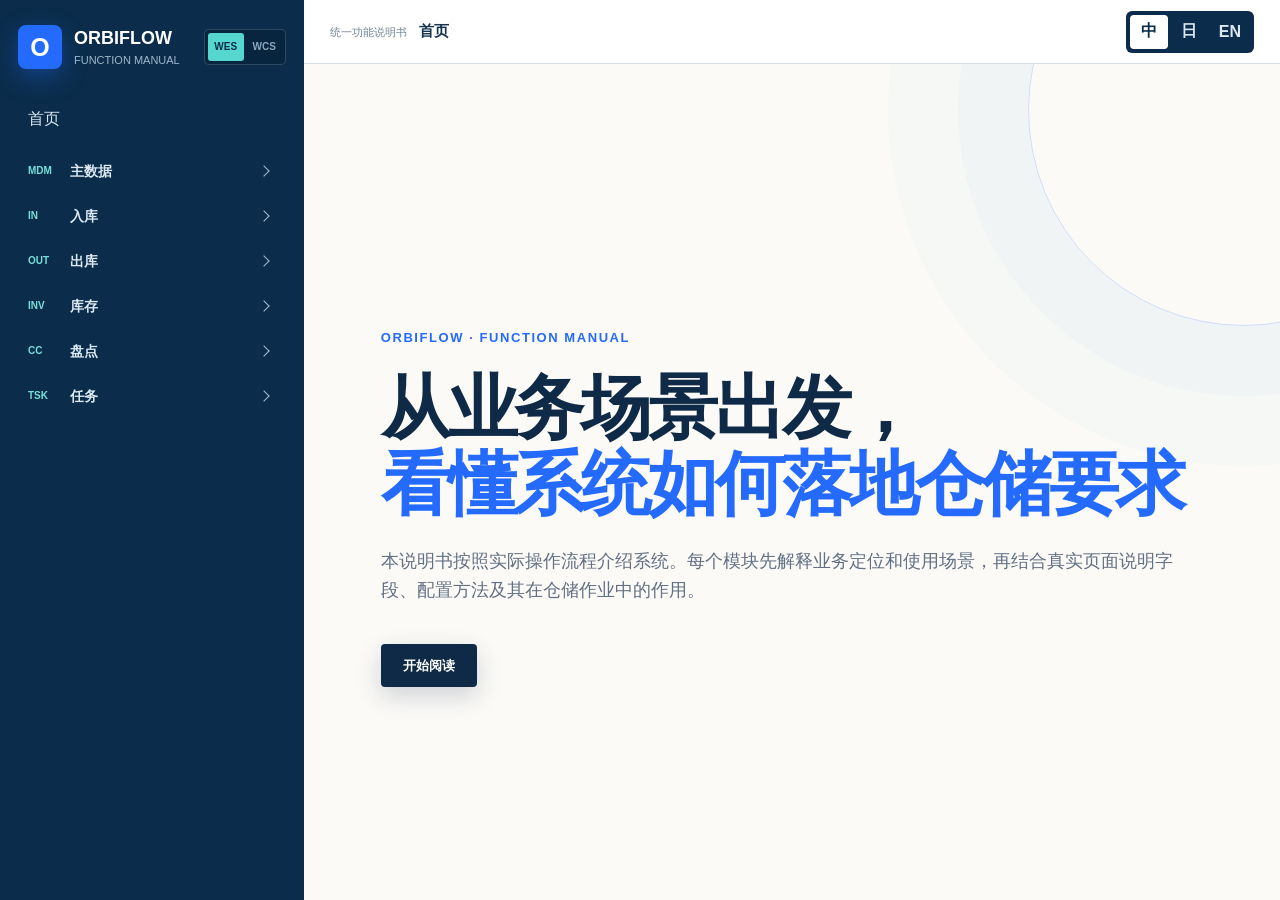
==== index.html @ 148ebddc "Share portal home across WES and WCS" ====
<!doctype html>
<html lang="zh-CN" data-unified-portal="true">
<head>
  <meta charset="utf-8">
  <meta name="viewport" content="width=device-width, initial-scale=1">
  <meta name="description" content="Orbiflow WMS-Lite、WES 与 WCS 统一功能说明书">
  <title>Orbiflow Unified Function Manual</title>
  <link rel="stylesheet" href="portal.css?v=20260903-system-tabs-v15">
</head>
<body>
  <aside class="portal-sidebar" id="portal-sidebar">
    <div class="sidebar-top">
      <a class="portal-brand" href="index.html" aria-label="Orbiflow Function Manual 首页">
        <span class="brand-mark">O</span>
        <span><strong>ORBIFLOW</strong><small>Function Manual</small></span>
      </a>
      <div class="system-tabs" role="tablist" aria-label="System navigation">
        <a class="system-tab portal-route selected" role="tab" aria-selected="true" href="?page=home&amp;section=start" data-system-tab="wes" data-page="home" data-section="start" data-title-i18n="home">WES</a>
        <a class="system-tab portal-route" role="tab" aria-selected="false" href="?page=wcs-home&amp;section=start" data-system-tab="wcs" data-page="wcs-home" data-section="start" data-title-i18n="home">WCS</a>
      </div>
    </div>

    <nav class="portal-nav" aria-label="统一说明书导航">
      <a class="portal-home portal-route active" href="?page=home&amp;section=start" data-page="home" data-section="start" data-i18n="home"><span>00</span><b>首页</b></a>

      <div class="system-menu" data-system-menu="wes">
      <section class="nav-module" data-module="mdm">
        <div class="module-head"><a class="module-link portal-route" href="?page=mdm&amp;section=mdm" data-page="mdm" data-section="mdm"><span>MDM</span><b data-i18n="mdm">主数据</b></a><button class="module-toggle" type="button" aria-expanded="false" aria-controls="portal-mdm" data-i18n-aria="toggle"></button></div>
        <div class="module-items" id="portal-mdm">
          <a class="portal-route" href="?page=mdm&amp;section=organization" data-page="mdm" data-section="organization" data-i18n="organization">Organization</a>
          <a class="portal-route" href="?page=mdm&amp;section=customer" data-page="mdm" data-section="customer" data-i18n="customer">Customer</a>
          <a class="portal-route" href="?page=mdm&amp;section=item" data-page="mdm" data-section="item" data-i18n="item">Item</a>
          <a class="portal-route" href="?page=mdm&amp;section=industry" data-page="mdm" data-section="industry" data-i18n="industry">Industry</a>
          <a class="portal-route" href="?page=mdm&amp;section=hazard" data-page="mdm" data-section="hazard" data-i18n="hazard">Hazard</a>
          <a class="portal-route" href="?page=mdm&amp;section=carrier" data-page="mdm" data-section="carrier" data-i18n="carrier">Carrier</a>
          <a class="portal-route" href="?page=mdm&amp;section=address" data-page="mdm" data-section="address" data-i18n="address">Address</a>
        </div>
      </section>

      <section class="nav-module" data-module="inbound">
        <div class="module-head"><a class="module-link portal-route" href="?page=inbound&amp;section=inbound" data-page="inbound" data-section="inbound"><span>IN</span><b data-i18n="inbound">入库</b></a><button class="module-toggle" type="button" aria-expanded="false" aria-controls="portal-inbound" data-i18n-aria="toggle"></button></div>
        <div class="module-items" id="portal-inbound">
          <a class="portal-route" href="?page=inbound&amp;section=receipt" data-page="inbound" data-section="receipt" data-i18n="receipt">Receipt</a>
          <a class="portal-route" href="?page=inbound&amp;section=rma" data-page="inbound" data-section="rma" data-i18n="rma">RMA Management</a>
        </div>
      </section>

      <section class="nav-module" data-module="outbound">
        <div class="module-head"><a class="module-link portal-route" href="?page=outbound&amp;section=outbound" data-page="outbound" data-section="outbound"><span>OUT</span><b data-i18n="outbound">出库</b></a><button class="module-toggle" type="button" aria-expanded="false" aria-controls="portal-outbound" data-i18n-aria="toggle"></button></div>
        <div class="module-items" id="portal-outbound">
          <a class="portal-route" href="?page=outbound&amp;section=outbound-order-guide" data-page="outbound" data-section="outbound-order-guide" data-i18n="outboundOrder">Outbound Order</a>
          <a class="portal-route" href="?page=outbound&amp;section=inventory-commitment-guide" data-page="outbound" data-section="inventory-commitment-guide" data-i18n="commitment">Inventory Commitment</a>
          <a class="portal-route" href="?page=outbound&amp;section=order-plans-guide" data-page="outbound" data-section="order-plans-guide" data-i18n="orderPlans">Order Plans</a>
          <a class="portal-route" href="?page=outbound&amp;section=order-dispatch" data-page="outbound" data-section="order-dispatch" data-i18n="dispatch">Order Dispatch</a>
          <a class="portal-route indent" href="?page=outbound&amp;section=order-filters" data-page="outbound" data-section="order-filters" data-i18n="orderFilters">Order Filters</a>
          <a class="portal-route indent" href="?page=outbound&amp;section=order-dispatch-settings" data-page="outbound" data-section="order-dispatch-settings" data-i18n="dispatchSettings">Order Dispatch Settings</a>
          <a class="portal-route" href="?page=outbound&amp;section=small-parcel-station" data-page="outbound" data-section="small-parcel-station" data-i18n="smallParcel">Small Parcel Station</a>
          <a class="portal-route" href="?page=outbound&amp;section=load-management" data-page="outbound" data-section="load-management" data-i18n="loadManagement">Load Management</a>
          <a class="portal-route" href="?page=outbound&amp;section=shipment-tickets" data-page="outbound" data-section="shipment-tickets" data-i18n="shipmentTickets">Shipment Tickets</a>
        </div>
      </section>

      <section class="nav-module" data-module="inventory">
        <div class="module-head"><a class="module-link portal-route" href="?page=inventory&amp;section=inventory" data-page="inventory" data-section="inventory"><span>INV</span><b data-i18n="inventory">库存</b></a><button class="module-toggle" type="button" aria-expanded="false" aria-controls="portal-inventory" data-i18n-aria="toggle"></button></div>
        <div class="module-items" id="portal-inventory">
          <a class="portal-route" href="?page=inventory&amp;section=inventory-list-guide" data-page="inventory" data-section="inventory-list-guide" data-i18n="inventoryList">Inventory</a>
          <a class="portal-route" href="?page=inventory&amp;section=inventory-lock-guide" data-page="inventory" data-section="inventory-lock-guide" data-i18n="inventoryLock">Inventory Lock</a>
          <a class="portal-route" href="?page=inventory&amp;section=inventory-activity-guide" data-page="inventory" data-section="inventory-activity-guide" data-i18n="inventoryActivity">Inventory Activity</a>
          <a class="portal-route" href="?page=inventory&amp;section=lp-guide" data-page="inventory" data-section="lp-guide">LP</a>
          <a class="portal-route" href="?page=inventory&amp;section=adjustment-guide" data-page="inventory" data-section="adjustment-guide" data-i18n="adjustment">Adjustment</a>
          <a class="portal-route" href="?page=inventory&amp;section=min-max-guide" data-page="inventory" data-section="min-max-guide" data-i18n="minMax">Min/Max Setting</a>
          <a class="portal-route" href="?page=inventory&amp;section=holiday-guide" data-page="inventory" data-section="holiday-guide" data-i18n="holiday">Holiday Management</a>
        </div>
      </section>

      <section class="nav-module" data-module="cycle-count">
        <div class="module-head"><a class="module-link portal-route" href="?page=cycle-count&amp;section=cycle-count" data-page="cycle-count" data-section="cycle-count"><span>CC</span><b data-i18n="cycleCount">盘点</b></a><button class="module-toggle" type="button" aria-expanded="false" aria-controls="portal-cycle-count" data-i18n-aria="toggle"></button></div>
        <div class="module-items" id="portal-cycle-count">
          <a class="portal-route" href="?page=cycle-count&amp;section=count-tickets-guide" data-page="cycle-count" data-section="count-tickets-guide" data-i18n="countTickets">Count Tickets</a>
          <a class="portal-route" href="?page=cycle-count&amp;section=count-tasks-guide" data-page="cycle-count" data-section="count-tasks-guide" data-i18n="countTasks">Count Tasks</a>
          <a class="portal-route" href="?page=cycle-count&amp;section=count-results-guide" data-page="cycle-count" data-section="count-results-guide" data-i18n="countResults">Count Results</a>
        </div>
      </section>

      <section class="nav-module" data-module="task">
        <div class="module-head"><a class="module-link portal-route" href="?page=task&amp;section=task-overview" data-page="task" data-section="task-overview"><span>TSK</span><b data-i18n="task">任务</b></a><button class="module-toggle" type="button" aria-expanded="false" aria-controls="portal-task" data-i18n-aria="toggle"></button></div>
        <div class="module-items" id="portal-task">
          <a class="portal-route" href="?page=task&amp;section=receive-task" data-page="task" data-section="receive-task" data-i18n="receiveTask">收货任务</a>
          <a class="portal-route" href="?page=task&amp;section=put-away-task" data-page="task" data-section="put-away-task" data-i18n="putAwayTask">上架任务</a>
          <a class="portal-route" href="?page=task&amp;section=pick-task" data-page="task" data-section="pick-task" data-i18n="pickTask">拣货任务</a>
          <a class="portal-route" href="?page=task&amp;section=pack-task" data-page="task" data-section="pack-task" data-i18n="packTask">打包任务</a>
          <a class="portal-route" href="?page=task&amp;section=replenishment-task" data-page="task" data-section="replenishment-task" data-i18n="replenishmentTask">补货任务</a>
          <a class="portal-route" href="?page=task&amp;section=load-task" data-page="task" data-section="load-task" data-i18n="loadTask">装车任务</a>
          <a class="portal-route" href="?page=task&amp;section=movement-task" data-page="task" data-section="movement-task" data-i18n="movementTask">移库任务</a>
          <a class="portal-route" href="?page=task&amp;section=consolidate-task" data-page="task" data-section="consolidate-task" data-i18n="scenarioTasks">特定场景任务</a>
          <a class="portal-route" href="?page=task&amp;section=put-back-task" data-page="task" data-section="put-back-task" data-i18n="putBackTask">退库任务</a>
          <a class="portal-route" href="?page=task&amp;section=other-tasks" data-page="task" data-section="other-tasks" data-i18n="technical">技术页面</a>
        </div>
      </section>
      </div>

      <div class="system-menu" data-system-menu="wcs" hidden>
        <a class="portal-direct portal-route" href="?page=wcs&amp;section=dashboard" data-page="wcs" data-section="dashboard"><span>DB</span><b data-i18n="dashboard">仪表盘</b></a>

        <section class="nav-module" data-module="wcs-configuration">
          <div class="module-head"><a class="module-link portal-route" href="?page=wcs&amp;section=action-type-config" data-page="wcs" data-section="action-type-config"><span>CFG</span><b data-i18n="configuration">配置</b></a><button class="module-toggle" type="button" aria-expanded="false" aria-controls="portal-wcs-configuration" data-i18n-aria="toggle"></button></div>
          <div class="module-items" id="portal-wcs-configuration">
            <a class="portal-route" href="?page=wcs&amp;section=action-type-config" data-page="wcs" data-section="action-type-config" data-i18n="actionType">动作类型配置</a>
            <a class="portal-route" href="?page=wcs&amp;section=workflow-definitions" data-page="wcs" data-section="workflow-definitions" data-i18n="workflowDefinitions">工作流定义</a>
            <a class="portal-route" href="?page=wcs&amp;section=system-workflows" data-page="wcs" data-section="system-workflows" data-i18n="systemWorkflows">系统工作流</a>
            <a class="portal-route" href="?page=wcs&amp;section=job-filters" data-page="wcs" data-section="job-filters" data-i18n="jobFilters">作业过滤器</a>
            <a class="portal-route" href="?page=wcs&amp;section=job-dispatch" data-page="wcs" data-section="job-dispatch" data-i18n="jobDispatch">作业调度设置</a>
            <a class="portal-route" href="?page=wcs&amp;section=message-config" data-page="wcs" data-section="message-config" data-i18n="messageConfig">消息配置</a>
          </div>
        </section>

        <section class="nav-module" data-module="wcs-runtime">
          <div class="module-head"><a class="module-link portal-route" href="?page=wcs&amp;section=job-management" data-page="wcs" data-section="job-management"><span>RUN</span><b data-i18n="runtime">运行</b></a><button class="module-toggle" type="button" aria-expanded="false" aria-controls="portal-wcs-runtime" data-i18n-aria="toggle"></button></div>
          <div class="module-items" id="portal-wcs-runtime">
            <a class="portal-route" href="?page=wcs&amp;section=job-management" data-page="wcs" data-section="job-management" data-i18n="jobManagement">作业管理</a>
            <a class="portal-route" href="?page=wcs&amp;section=workflow-instances" data-page="wcs" data-section="workflow-instances" data-i18n="workflowInstances">工作流实例</a>
            <a class="portal-route" href="?page=wcs&amp;section=node-executions" data-page="wcs" data-section="node-executions" data-i18n="nodeExecutions">节点执行</a>
          </div>
        </section>

        <section class="nav-module" data-module="wcs-station">
          <div class="module-head"><a class="module-link portal-route" href="?page=wcs&amp;section=station-entry" data-page="wcs" data-section="station-entry"><span>STN</span><b data-i18n="station">工作站</b></a><button class="module-toggle" type="button" aria-expanded="false" aria-controls="portal-wcs-station" data-i18n-aria="toggle"></button></div>
          <div class="module-items" id="portal-wcs-station">
            <a class="portal-route" href="?page=wcs&amp;section=station-entry" data-page="wcs" data-section="station-entry" data-i18n="enterStation">进入工作站</a>
            <a class="portal-route" href="?page=wcs&amp;section=workstation" data-page="wcs" data-section="workstation" data-i18n="workstation">工作站</a>
            <a class="portal-route" href="?page=wcs&amp;section=accept-tasks" data-page="wcs" data-section="accept-tasks" data-i18n="acceptTasks">接收任务</a>
          </div>
        </section>

        <section class="nav-module" data-module="wcs-operations">
          <div class="module-head"><a class="module-link portal-route" href="?page=wcs&amp;section=message-send-logs" data-page="wcs" data-section="message-send-logs"><span>OPS</span><b data-i18n="operations">运维</b></a><button class="module-toggle" type="button" aria-expanded="false" aria-controls="portal-wcs-operations" data-i18n-aria="toggle"></button></div>
          <div class="module-items" id="portal-wcs-operations">
            <a class="portal-route" href="?page=wcs&amp;section=message-send-logs" data-page="wcs" data-section="message-send-logs" data-i18n="messageLogs">消息发送日志</a>
          </div>
        </section>

        <section class="nav-module" data-module="wcs-device">
          <div class="module-head"><a class="module-link portal-route" href="?page=wcs&amp;section=communication-logs" data-page="wcs" data-section="communication-logs"><span>DEV</span><b data-i18n="deviceApp">设备应用</b></a><button class="module-toggle" type="button" aria-expanded="false" aria-controls="portal-wcs-device" data-i18n-aria="toggle"></button></div>
          <div class="module-items" id="portal-wcs-device">
            <a class="portal-route" href="?page=wcs&amp;section=communication-logs" data-page="wcs" data-section="communication-logs" data-i18n="communicationLogs">通信日志</a>
            <a class="portal-route" href="?page=wcs&amp;section=device-debug" data-page="wcs" data-section="device-debug" data-i18n="deviceDebug">设备/RCS 调试</a>
            <a class="portal-route" href="?page=wcs&amp;section=callback-records" data-page="wcs" data-section="callback-records" data-i18n="callbackRecords">回调记录</a>
          </div>
        </section>
      </div>
    </nav>
  </aside>

  <div class="portal-scrim" id="portal-scrim"></div>
  <header class="portal-header">
    <button class="menu-button" id="portal-menu" type="button" aria-label="打开菜单" aria-expanded="false">☰</button>
    <div class="current-location"><small data-i18n="manual">统一功能说明书</small><strong id="current-title">首页</strong></div>
    <div class="language-switcher" role="group" aria-label="Language switcher">
      <button type="button" data-portal-lang="zh" class="active">中</button>
      <button type="button" data-portal-lang="ja">日</button>
      <button type="button" data-portal-lang="en">EN</button>
    </div>
  </header>

  <main class="portal-content">
    <div class="frame-loading" id="frame-loading" aria-live="polite">
      <span class="loading-spinner" aria-hidden="true"></span>
      <span data-i18n="loading">正在加载内容</span>
    </div>
    <div id="manual-host" class="manual-host" tabindex="-1" aria-live="polite"></div>
  </main>

  <script src="portal.js?v=20260903-shared-home-v16"></script>
</body>
</html>
---- portal.css ----
:root {
  --sidebar-width: 304px;
  --header-height: 64px;
  --navy: #0b2d4b;
  --navy-2: #123d62;
  --blue: #246bfd;
  --cyan: #55d6cf;
  --line: #d9e1e8;
  --text: #17344f;
}

* { box-sizing: border-box; }
html, body { width: 100%; height: 100%; margin: 0; }
body { overflow: hidden; color: var(--text); background: #fbfaf7; font-family: "Microsoft YaHei UI", "Yu Gothic UI", "Segoe UI", Arial, sans-serif; }
button, a { font: inherit; }
button { letter-spacing: 0; }

.portal-sidebar {
  position: fixed;
  inset: 0 auto 0 0;
  z-index: 30;
  width: var(--sidebar-width);
  padding: 22px 18px 34px;
  overflow-y: auto;
  color: #dce8f2;
  background: var(--navy);
  scrollbar-width: thin;
  scrollbar-color: #496783 transparent;
}

.sidebar-top {
  display: grid;
  grid-template-columns: minmax(0, 1fr) 82px;
  gap: 10px;
  align-items: start;
}
.portal-brand {
  display: flex;
  align-items: center;
  gap: 12px;
  min-height: 50px;
  color: white;
  text-decoration: none;
}
.portal-brand > span:last-child { min-width: 0; }
.brand-mark {
  display: grid;
  place-items: center;
  flex: 0 0 44px;
  width: 44px;
  height: 44px;
  border-radius: 8px;
  background: var(--blue);
  box-shadow: 0 8px 24px rgba(36, 107, 253, .34);
  font: 800 25px/1 Arial, sans-serif;
}
.portal-brand strong { display: block; font: 700 18px/1.15 Arial, sans-serif; }
.portal-brand small { display: block; margin-top: 5px; color: #9fb7cb; font-size: 11px; text-transform: uppercase; }
.system-tabs {
  display: grid;
  grid-template-columns: repeat(2, minmax(0, 1fr));
  gap: 3px;
  margin-top: 7px;
  padding: 3px;
  border: 1px solid rgba(157, 187, 210, .24);
  border-radius: 5px;
  background: rgba(5, 25, 43, .36);
}
.system-tab {
  display: grid;
  place-items: center;
  min-width: 0;
  height: 28px;
  border-radius: 3px;
  color: #8ca8bd;
  font: 700 10px/1 Arial, sans-serif;
  text-decoration: none;
}
.system-tab:hover { color: white; background: rgba(255, 255, 255, .08); }
.system-tab.selected { color: var(--navy); background: var(--cyan); }

.portal-nav { margin-top: 26px; }
.system-menu[hidden] { display: none; }
.product-label {
  margin: 24px 10px 8px;
  color: #6f8ba3;
  font: 700 10px/1 Arial, sans-serif;
}
.portal-home,
.portal-direct,
.module-link,
.module-items a {
  color: inherit;
  text-decoration: none;
}
.portal-home,
.portal-direct,
.module-link {
  display: grid;
  grid-template-columns: 42px minmax(0, 1fr);
  align-items: center;
  min-height: 42px;
  padding: 7px 40px 7px 10px;
  border-radius: 6px;
}
.portal-home { margin-bottom: 10px; padding-right: 10px; }
.portal-home span,
.portal-direct span,
.module-link span { color: #77e0d9; font: 700 10px/1 Arial, sans-serif; }
.portal-home b,
.portal-direct b,
.module-link b { overflow-wrap: anywhere; font-size: 14px; font-weight: 700; line-height: 1.35; }
.portal-home:hover,
.portal-direct:hover,
.module-link:hover,
.portal-route.active { color: white; background: rgba(255, 255, 255, .09); }
.portal-home.active,
.portal-direct.active,
.module-link.active { box-shadow: inset 3px 0 var(--cyan); }
.system-tab.selected,
.system-tab.selected.active { color: var(--navy); background: var(--cyan); box-shadow: none; }

.nav-module { margin-top: 3px; }
.module-head { position: relative; }
.module-toggle {
  position: absolute;
  top: 7px;
  right: 7px;
  width: 28px;
  height: 28px;
  padding: 0;
  border: 0;
  border-radius: 5px;
  color: #a8bed0;
  background: transparent;
  cursor: pointer;
}
.module-toggle::before {
  content: "";
  position: absolute;
  left: 9px;
  top: 8px;
  width: 7px;
  height: 7px;
  border-right: 1.5px solid currentColor;
  border-bottom: 1.5px solid currentColor;
  transform: rotate(45deg);
  transition: transform .18s ease, top .18s ease;
}
.nav-module.collapsed .module-toggle::before { top: 10px; transform: rotate(-45deg); }
.module-toggle:hover { color: white; background: rgba(255, 255, 255, .1); }

.module-items {
  display: grid;
  gap: 2px;
  max-height: 1100px;
  padding: 3px 0 7px 18px;
  overflow: hidden;
  opacity: 1;
  transition: max-height .24s ease, opacity .18s ease, padding .24s ease;
}
.nav-module.collapsed .module-items { max-height: 0; padding-top: 0; padding-bottom: 0; opacity: 0; }
.module-items a {
  display: block;
  min-height: 34px;
  padding: 8px 10px 7px 24px;
  border-radius: 5px;
  color: #c7d7e4;
  font-size: 12px;
  font-weight: 400;
  line-height: 1.45;
  overflow-wrap: anywhere;
}
.module-items a::before { content: ""; position: absolute; }
.module-items a:hover,
.module-items a.active { color: white; background: rgba(255, 255, 255, .09); }
.module-items a.active { box-shadow: inset 2px 0 var(--cyan); }
.module-items a.indent { padding-left: 38px; color: #c7d7e4; font-size: 12px; }
.subgroup {
  display: block;
  margin: 8px 10px 2px 24px;
  color: #6f8ba3;
  font: 700 9px/1.4 Arial, sans-serif;
  text-transform: uppercase;
}

.portal-header {
  position: fixed;
  inset: 0 0 auto var(--sidebar-width);
  z-index: 20;
  display: flex;
  align-items: center;
  gap: 14px;
  height: var(--header-height);
  padding: 0 26px;
  border-bottom: 1px solid var(--line);
  background: rgba(255, 255, 255, .98);
}
.menu-button { display: none; }
.current-location { display: flex; align-items: baseline; gap: 12px; min-width: 0; }
.current-location small { flex: 0 0 auto; color: #728598; font-size: 11px; }
.current-location strong { overflow: hidden; font-size: 15px; text-overflow: ellipsis; white-space: nowrap; }
.language-switcher {
  display: flex;
  flex: 0 0 auto;
  gap: 2px;
  margin-left: auto;
  padding: 4px;
  border-radius: 6px;
  background: var(--navy);
}
.language-switcher button {
  min-width: 38px;
  height: 34px;
  padding: 0 9px;
  border: 0;
  border-radius: 4px;
  color: #dce8f2;
  background: transparent;
  cursor: pointer;
  font-weight: 700;
}
.language-switcher button.active { color: var(--navy); background: white; }

.portal-content { position: fixed; inset: var(--header-height) 0 0 var(--sidebar-width); background: #fbfaf7; }
.frame-loading {
  position: absolute;
  inset: 0;
  z-index: 2;
  display: none;
  place-items: center;
  align-content: center;
  gap: 12px;
  color: #728598;
  background: rgba(244, 246, 248, .88);
  font-size: 13px;
}
.portal-content.loading .frame-loading { display: grid; }
.loading-spinner {
  width: 24px;
  height: 24px;
  border: 2px solid #cbd6df;
  border-top-color: var(--blue);
  border-radius: 50%;
  animation: loading-spin .7s linear infinite;
}
@keyframes loading-spin { to { transform: rotate(360deg); } }
.manual-host { display: block; width: 100%; height: 100%; overflow: auto; background: #fbfaf7; outline: 0; }
.portal-scrim { display: none; }

@media (max-width: 820px) {
  :root { --header-height: 58px; }
  .portal-sidebar { width: min(86vw, 304px); transform: translateX(-102%); transition: transform .22s ease; }
  .portal-sidebar.open { transform: translateX(0); }
  .portal-header { left: 0; padding: 0 12px; }
  .menu-button {
    display: grid;
    place-items: center;
    flex: 0 0 38px;
    width: 38px;
    height: 38px;
    padding: 0;
    border: 1px solid var(--line);
    border-radius: 6px;
    color: var(--navy);
    background: white;
    cursor: pointer;
    font-size: 19px;
  }
  .current-location { display: block; flex: 1 1 auto; }
  .current-location small { display: block; margin-bottom: 2px; font-size: 9px; }
  .current-location strong { display: block; font-size: 13px; }
  .language-switcher { gap: 0; padding: 3px; }
  .language-switcher button { min-width: 30px; height: 30px; padding: 0 6px; font-size: 12px; }
  .portal-content { left: 0; }
  .portal-scrim { position: fixed; inset: 0; z-index: 25; display: block; visibility: hidden; background: rgba(4, 19, 33, .5); opacity: 0; transition: opacity .22s ease, visibility .22s ease; }
  .portal-scrim.show { visibility: visible; opacity: 1; }
}
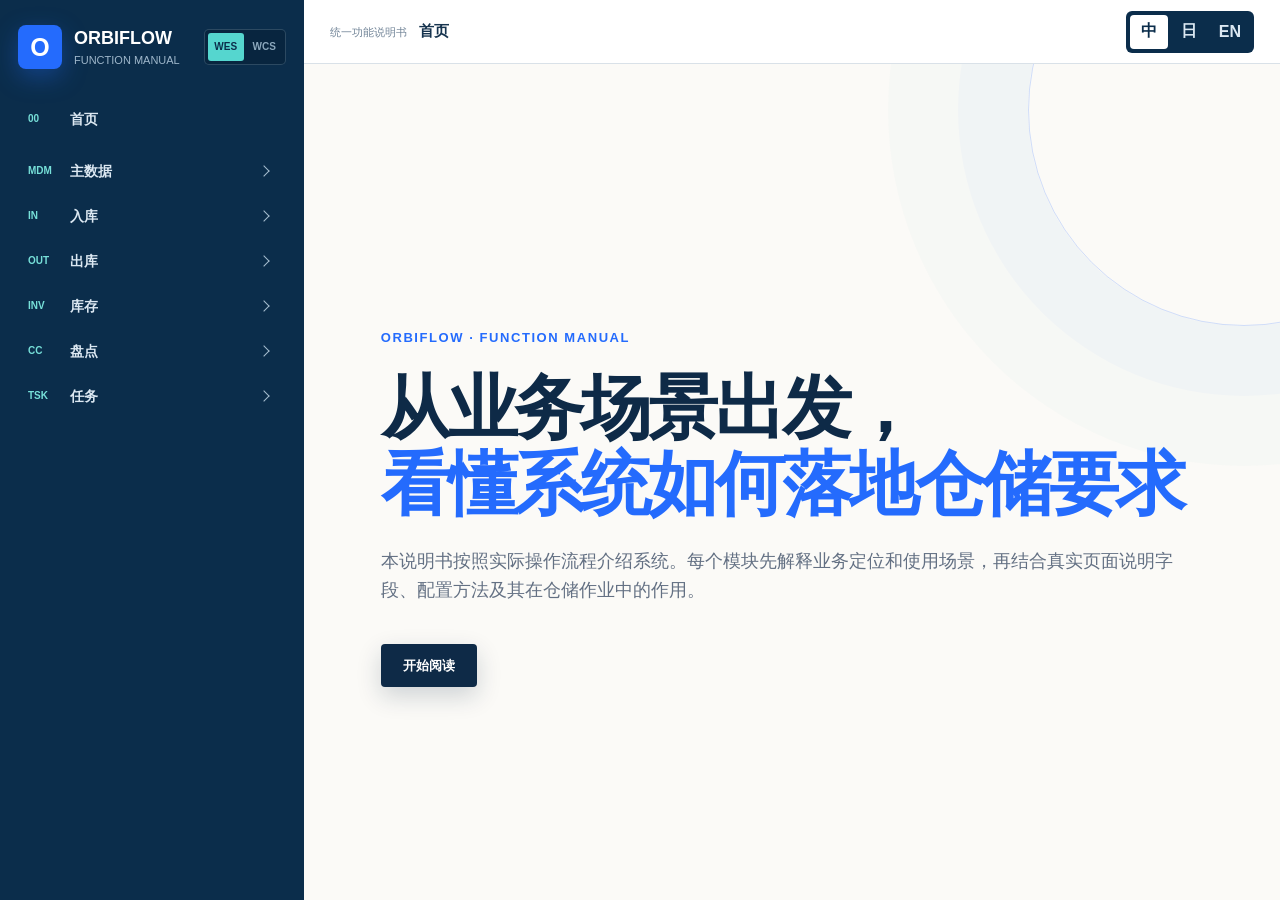
==== commit 3978beb3: "Keep translated home menu label on one line" ====
--- a/index.html
+++ b/index.html
@@ -21,7 +21,7 @@
     </div>
 
     <nav class="portal-nav" aria-label="统一说明书导航">
-      <a class="portal-home portal-route active" href="?page=home&amp;section=start" data-page="home" data-section="start" data-i18n="home"><span>00</span><b>首页</b></a>
+      <a class="portal-home portal-route active" href="?page=home&amp;section=start" data-page="home" data-section="start"><span>00</span><b data-i18n="home">首页</b></a>
 
       <div class="system-menu" data-system-menu="wes">
       <section class="nav-module" data-module="mdm">
@@ -170,6 +170,6 @@
     <div id="manual-host" class="manual-host" tabindex="-1" aria-live="polite"></div>
   </main>
 
-  <script src="portal.js?v=20260903-shared-home-v16"></script>
+  <script src="portal.js?v=20260907-home-menu-wrap-v21"></script>
 </body>
 </html>
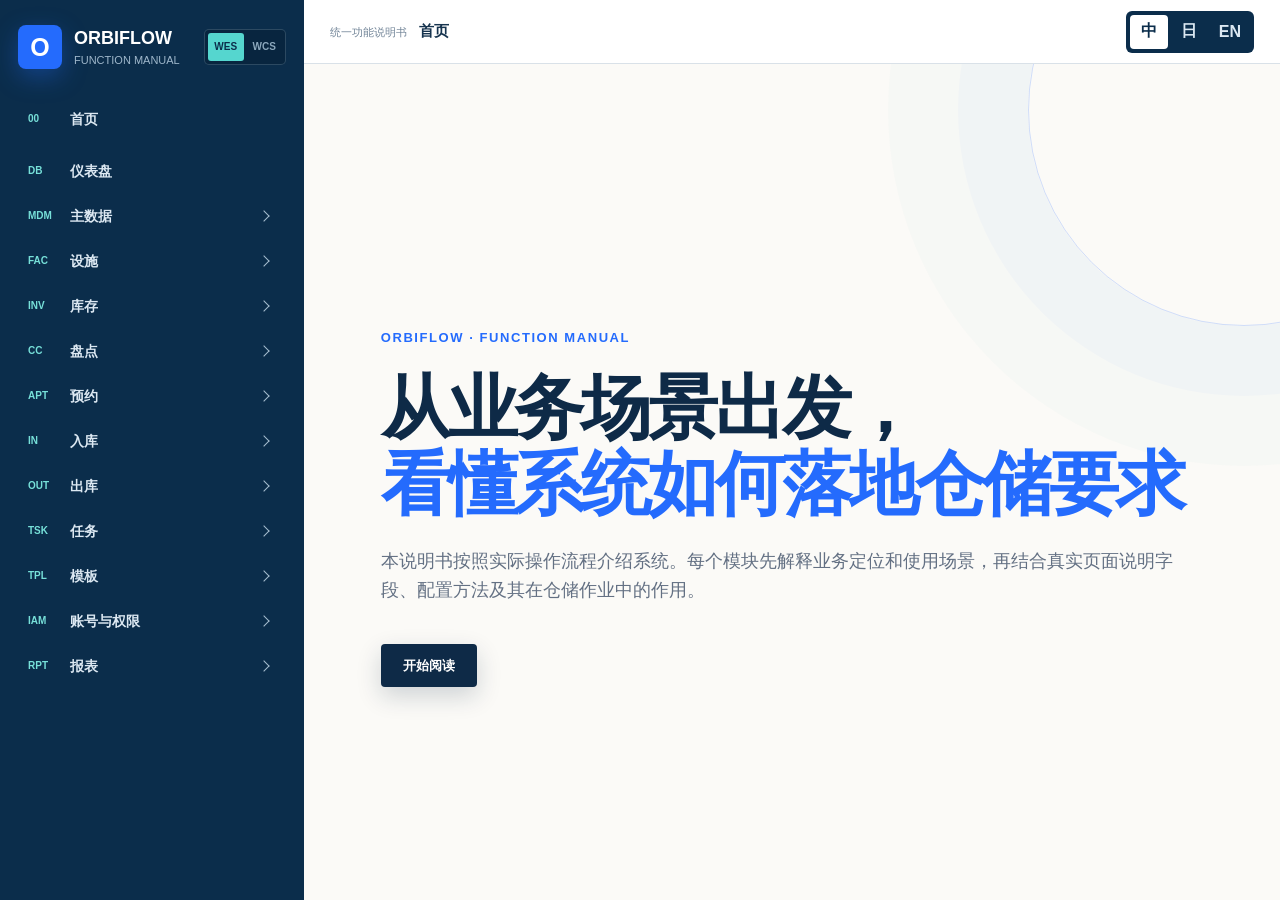
==== commit 187f553d: "Update manual: WCS, WES (Task, Inbound, Outbound, Inventory, Cycle Count, MDM), IAM, Report" ====
--- a/index.html
+++ b/index.html
@@ -24,6 +24,8 @@
       <a class="portal-home portal-route active" href="?page=home&amp;section=start" data-page="home" data-section="start"><span>00</span><b data-i18n="home">首页</b></a>
 
       <div class="system-menu" data-system-menu="wes">
+      <a class="portal-direct portal-route" href="?page=dashboard&amp;section=dashboard-guide" data-page="dashboard" data-section="dashboard-guide"><span>DB</span><b data-i18n="dashboard">仪表盘</b></a>
+
       <section class="nav-module" data-module="mdm">
         <div class="module-head"><a class="module-link portal-route" href="?page=mdm&amp;section=mdm" data-page="mdm" data-section="mdm"><span>MDM</span><b data-i18n="mdm">主数据</b></a><button class="module-toggle" type="button" aria-expanded="false" aria-controls="portal-mdm" data-i18n-aria="toggle"></button></div>
         <div class="module-items" id="portal-mdm">
@@ -37,10 +39,60 @@
         </div>
       </section>
 
+      <section class="nav-module" data-module="facility">
+        <div class="module-head"><a class="module-link portal-route" href="?page=facility&amp;section=facility" data-page="facility" data-section="facility"><span>FAC</span><b data-i18n="facility">设施</b></a><button class="module-toggle" type="button" aria-expanded="false" aria-controls="portal-facility" data-i18n-aria="toggle"></button></div>
+        <div class="module-items" id="portal-facility">
+          <a class="portal-route" href="?page=facility&amp;section=facility-mgmt-guide" data-page="facility" data-section="facility-mgmt-guide" data-i18n="facilityMgmt">Facility Management</a>
+          <a class="portal-route" href="?page=facility&amp;section=location-guide" data-page="facility" data-section="location-guide" data-i18n="locationMgmt">Location Management</a>
+          <a class="portal-route" href="?page=facility&amp;section=equipment-guide" data-page="facility" data-section="equipment-guide" data-i18n="equipmentMgmt">Equipment Management</a>
+          <a class="portal-route" href="?page=facility&amp;section=rcs-client-guide" data-page="facility" data-section="rcs-client-guide" data-i18n="rcsClientMgmt">RCS Client Management</a>
+          <a class="portal-route" href="?page=facility&amp;section=warehouse-server-guide" data-page="facility" data-section="warehouse-server-guide" data-i18n="warehouseServerMgmt">Warehouse Server Management</a>
+          <a class="portal-route" href="?page=facility&amp;section=light-guide" data-page="facility" data-section="light-guide" data-i18n="lightMgmt">Light Management</a>
+          <a class="portal-route" href="?page=facility&amp;section=container-guide" data-page="facility" data-section="container-guide" data-i18n="containerMgmt">Container Management</a>
+          <a class="portal-route" href="?page=facility&amp;section=wall-guide" data-page="facility" data-section="wall-guide" data-i18n="wallMgmt">Wall Management</a>
+          <a class="portal-route" href="?page=facility&amp;section=vlg-guide" data-page="facility" data-section="vlg-guide" data-i18n="vlgMgmt">VLG Management</a>
+          <a class="portal-route" href="?page=facility&amp;section=db-change-log-guide" data-page="facility" data-section="db-change-log-guide" data-i18n="dbChangeLog">DB Change Log</a>
+        </div>
+      </section>
+
+      <section class="nav-module" data-module="inventory">
+        <div class="module-head"><a class="module-link portal-route" href="?page=inventory&amp;section=inventory" data-page="inventory" data-section="inventory"><span>INV</span><b data-i18n="inventory">库存</b></a><button class="module-toggle" type="button" aria-expanded="false" aria-controls="portal-inventory" data-i18n-aria="toggle"></button></div>
+        <div class="module-items" id="portal-inventory">
+          <a class="portal-route" href="?page=inventory&amp;section=inventory-list-guide" data-page="inventory" data-section="inventory-list-guide" data-i18n="inventoryList">Inventory</a>
+          <a class="portal-route" href="?page=inventory&amp;section=inventory-lock-guide" data-page="inventory" data-section="inventory-lock-guide" data-i18n="inventoryLock">Inventory Lock</a>
+          <a class="portal-route" href="?page=inventory&amp;section=inventory-activity-guide" data-page="inventory" data-section="inventory-activity-guide" data-i18n="inventoryActivity">Inventory Activity</a>
+          <a class="portal-route" href="?page=inventory&amp;section=inventory-log-guide" data-page="inventory" data-section="inventory-log-guide" data-i18n="inventoryLog">Inventory Log</a>
+          <a class="portal-route" href="?page=inventory&amp;section=lp-guide" data-page="inventory" data-section="lp-guide">LP</a>
+          <a class="portal-route" href="?page=inventory&amp;section=adjustment-guide" data-page="inventory" data-section="adjustment-guide" data-i18n="adjustment">Adjustment</a>
+          <a class="portal-route" href="?page=inventory&amp;section=min-max-guide" data-page="inventory" data-section="min-max-guide" data-i18n="minMax">Min/Max Setting</a>
+          <a class="portal-route" href="?page=inventory&amp;section=holiday-guide" data-page="inventory" data-section="holiday-guide" data-i18n="holiday">Holiday Management</a>
+        </div>
+      </section>
+
+      <section class="nav-module" data-module="cycle-count">
+        <div class="module-head"><a class="module-link portal-route" href="?page=cycle-count&amp;section=cycle-count" data-page="cycle-count" data-section="cycle-count"><span>CC</span><b data-i18n="cycleCount">盘点</b></a><button class="module-toggle" type="button" aria-expanded="false" aria-controls="portal-cycle-count" data-i18n-aria="toggle"></button></div>
+        <div class="module-items" id="portal-cycle-count">
+          <a class="portal-route" href="?page=cycle-count&amp;section=count-tickets-guide" data-page="cycle-count" data-section="count-tickets-guide" data-i18n="countTickets">Count Tickets</a>
+          <a class="portal-route" href="?page=cycle-count&amp;section=count-tasks-guide" data-page="cycle-count" data-section="count-tasks-guide" data-i18n="countTasks">Count Tasks</a>
+          <a class="portal-route" href="?page=cycle-count&amp;section=count-results-guide" data-page="cycle-count" data-section="count-results-guide" data-i18n="countResults">Count Results</a>
+        </div>
+      </section>
+
+      <section class="nav-module" data-module="appointment">
+        <div class="module-head"><a class="module-link portal-route" href="?page=appointment&amp;section=appointment" data-page="appointment" data-section="appointment"><span>APT</span><b data-i18n="appointment">预约</b></a><button class="module-toggle" type="button" aria-expanded="false" aria-controls="portal-appointment" data-i18n-aria="toggle"></button></div>
+        <div class="module-items" id="portal-appointment">
+          <a class="portal-route" href="?page=appointment&amp;section=appointment-list-guide" data-page="appointment" data-section="appointment-list-guide" data-i18n="appointmentList">Appointment List</a>
+          <a class="portal-route" href="?page=appointment&amp;section=appointment-calendar-guide" data-page="appointment" data-section="appointment-calendar-guide" data-i18n="appointmentCalendar">Appointment Calendar</a>
+          <a class="portal-route" href="?page=appointment&amp;section=pending-carrier-guide" data-page="appointment" data-section="pending-carrier-guide" data-i18n="pendingCarrier">Pending Carrier Appointment</a>
+          <a class="portal-route" href="?page=appointment&amp;section=appointment-settings-guide" data-page="appointment" data-section="appointment-settings-guide" data-i18n="appointmentSettings">Appointment Settings</a>
+        </div>
+      </section>
+
       <section class="nav-module" data-module="inbound">
         <div class="module-head"><a class="module-link portal-route" href="?page=inbound&amp;section=inbound" data-page="inbound" data-section="inbound"><span>IN</span><b data-i18n="inbound">入库</b></a><button class="module-toggle" type="button" aria-expanded="false" aria-controls="portal-inbound" data-i18n-aria="toggle"></button></div>
         <div class="module-items" id="portal-inbound">
           <a class="portal-route" href="?page=inbound&amp;section=receipt" data-page="inbound" data-section="receipt" data-i18n="receipt">Receipt</a>
+          <a class="portal-route" href="?page=inbound&amp;section=receipt-filter-templates" data-page="inbound" data-section="receipt-filter-templates" data-i18n="receiptFilterTemplates">Receipt Filter Templates</a>
           <a class="portal-route" href="?page=inbound&amp;section=rma" data-page="inbound" data-section="rma" data-i18n="rma">RMA Management</a>
         </div>
       </section>
@@ -60,41 +112,51 @@
         </div>
       </section>
 
-      <section class="nav-module" data-module="inventory">
-        <div class="module-head"><a class="module-link portal-route" href="?page=inventory&amp;section=inventory" data-page="inventory" data-section="inventory"><span>INV</span><b data-i18n="inventory">库存</b></a><button class="module-toggle" type="button" aria-expanded="false" aria-controls="portal-inventory" data-i18n-aria="toggle"></button></div>
-        <div class="module-items" id="portal-inventory">
-          <a class="portal-route" href="?page=inventory&amp;section=inventory-list-guide" data-page="inventory" data-section="inventory-list-guide" data-i18n="inventoryList">Inventory</a>
-          <a class="portal-route" href="?page=inventory&amp;section=inventory-lock-guide" data-page="inventory" data-section="inventory-lock-guide" data-i18n="inventoryLock">Inventory Lock</a>
-          <a class="portal-route" href="?page=inventory&amp;section=inventory-activity-guide" data-page="inventory" data-section="inventory-activity-guide" data-i18n="inventoryActivity">Inventory Activity</a>
-          <a class="portal-route" href="?page=inventory&amp;section=lp-guide" data-page="inventory" data-section="lp-guide">LP</a>
-          <a class="portal-route" href="?page=inventory&amp;section=adjustment-guide" data-page="inventory" data-section="adjustment-guide" data-i18n="adjustment">Adjustment</a>
-          <a class="portal-route" href="?page=inventory&amp;section=min-max-guide" data-page="inventory" data-section="min-max-guide" data-i18n="minMax">Min/Max Setting</a>
-          <a class="portal-route" href="?page=inventory&amp;section=holiday-guide" data-page="inventory" data-section="holiday-guide" data-i18n="holiday">Holiday Management</a>
-        </div>
-      </section>
-
-      <section class="nav-module" data-module="cycle-count">
-        <div class="module-head"><a class="module-link portal-route" href="?page=cycle-count&amp;section=cycle-count" data-page="cycle-count" data-section="cycle-count"><span>CC</span><b data-i18n="cycleCount">盘点</b></a><button class="module-toggle" type="button" aria-expanded="false" aria-controls="portal-cycle-count" data-i18n-aria="toggle"></button></div>
-        <div class="module-items" id="portal-cycle-count">
-          <a class="portal-route" href="?page=cycle-count&amp;section=count-tickets-guide" data-page="cycle-count" data-section="count-tickets-guide" data-i18n="countTickets">Count Tickets</a>
-          <a class="portal-route" href="?page=cycle-count&amp;section=count-tasks-guide" data-page="cycle-count" data-section="count-tasks-guide" data-i18n="countTasks">Count Tasks</a>
-          <a class="portal-route" href="?page=cycle-count&amp;section=count-results-guide" data-page="cycle-count" data-section="count-results-guide" data-i18n="countResults">Count Results</a>
-        </div>
-      </section>
-
       <section class="nav-module" data-module="task">
         <div class="module-head"><a class="module-link portal-route" href="?page=task&amp;section=task-overview" data-page="task" data-section="task-overview"><span>TSK</span><b data-i18n="task">任务</b></a><button class="module-toggle" type="button" aria-expanded="false" aria-controls="portal-task" data-i18n-aria="toggle"></button></div>
         <div class="module-items" id="portal-task">
           <a class="portal-route" href="?page=task&amp;section=receive-task" data-page="task" data-section="receive-task" data-i18n="receiveTask">收货任务</a>
-          <a class="portal-route" href="?page=task&amp;section=put-away-task" data-page="task" data-section="put-away-task" data-i18n="putAwayTask">上架任务</a>
-          <a class="portal-route" href="?page=task&amp;section=pick-task" data-page="task" data-section="pick-task" data-i18n="pickTask">拣货任务</a>
-          <a class="portal-route" href="?page=task&amp;section=pack-task" data-page="task" data-section="pack-task" data-i18n="packTask">打包任务</a>
-          <a class="portal-route" href="?page=task&amp;section=replenishment-task" data-page="task" data-section="replenishment-task" data-i18n="replenishmentTask">补货任务</a>
-          <a class="portal-route" href="?page=task&amp;section=load-task" data-page="task" data-section="load-task" data-i18n="loadTask">装车任务</a>
-          <a class="portal-route" href="?page=task&amp;section=movement-task" data-page="task" data-section="movement-task" data-i18n="movementTask">移库任务</a>
-          <a class="portal-route" href="?page=task&amp;section=consolidate-task" data-page="task" data-section="consolidate-task" data-i18n="scenarioTasks">特定场景任务</a>
-          <a class="portal-route" href="?page=task&amp;section=put-back-task" data-page="task" data-section="put-back-task" data-i18n="putBackTask">退库任务</a>
-          <a class="portal-route" href="?page=task&amp;section=other-tasks" data-page="task" data-section="other-tasks" data-i18n="technical">技术页面</a>
+<a class="portal-route" href="?page=task&amp;section=put-away-task" data-page="task" data-section="put-away-task" data-i18n="putAwayTask">上架任务</a>
+<a class="portal-route" href="?page=task&amp;section=movement-task" data-page="task" data-section="movement-task" data-i18n="movementTask">移库任务</a>
+<a class="portal-route" href="?page=task&amp;section=pick-task" data-page="task" data-section="pick-task" data-i18n="pickTask">拣货任务</a>
+<a class="portal-route" href="?page=task&amp;section=pack-task" data-page="task" data-section="pack-task" data-i18n="packTask">打包任务</a>
+<a class="portal-route" href="?page=task&amp;section=consolidate-task" data-page="task" data-section="consolidate-task" data-i18n="consolidateTask">合并任务</a>
+<a class="portal-route" href="?page=task&amp;section=assembly-task" data-page="task" data-section="assembly-task" data-i18n="assemblyTask">组装任务</a>
+<a class="portal-route" href="?page=task&amp;section=sort-task" data-page="task" data-section="sort-task" data-i18n="sortTask">分拣任务</a>
+<a class="portal-route" href="?page=task&amp;section=put-back-task" data-page="task" data-section="put-back-task" data-i18n="putBackTask">退库任务</a>
+<a class="portal-route" href="?page=task&amp;section=replenishment-task" data-page="task" data-section="replenishment-task" data-i18n="replenishmentTask">补货任务</a>
+<a class="portal-route" href="?page=task&amp;section=inventory-check-task" data-page="task" data-section="inventory-check-task" data-i18n="inventoryCheckTask">盘点核对任务</a>
+<a class="portal-route" href="?page=task&amp;section=load-task" data-page="task" data-section="load-task" data-i18n="loadTask">装车任务</a>
+<a class="portal-route" href="?page=task&amp;section=task-action" data-page="task" data-section="task-action" data-i18n="taskAction">任务动作</a>
+<a class="portal-route" href="?page=task&amp;section=wcs-send-log" data-page="task" data-section="wcs-send-log" data-i18n="wcsSendLog">WCS 发送日志</a>
+<a class="portal-route" href="?page=task&amp;section=task-assignment" data-page="task" data-section="task-assignment" data-i18n="taskAssignment">任务分配</a>
+</div>
+      </section>
+
+      <section class="nav-module" data-module="template">
+        <div class="module-head"><a class="module-link portal-route" href="?page=template&amp;section=template" data-page="template" data-section="template"><span>TPL</span><b data-i18n="template">模板</b></a><button class="module-toggle" type="button" aria-expanded="false" aria-controls="portal-template" data-i18n-aria="toggle"></button></div>
+        <div class="module-items" id="portal-template">
+          <a class="portal-route" href="?page=template&amp;section=template-management-guide" data-page="template" data-section="template-management-guide" data-i18n="templateManagement">Template Management</a>
+          <a class="portal-route" href="?page=template&amp;section=template-settings-guide" data-page="template" data-section="template-settings-guide" data-i18n="templateSettings">Template Settings</a>
+          <a class="portal-route" href="?page=template&amp;section=lp-batch-print-guide" data-page="template" data-section="lp-batch-print-guide" data-i18n="lpBatchPrint">LP Batch Print</a>
+        </div>
+      </section>
+
+      <section class="nav-module" data-module="iam">
+        <div class="module-head"><a class="module-link portal-route" href="?page=iam&amp;section=iam" data-page="iam" data-section="iam"><span>IAM</span><b data-i18n="iam">iam</b></a><button class="module-toggle" type="button" aria-expanded="false" aria-controls="portal-iam" data-i18n-aria="toggle"></button></div>
+        <div class="module-items" id="portal-iam">
+          <a class="portal-route" href="?page=iam&amp;section=iam-account-guide" data-page="iam" data-section="iam-account-guide" data-i18n="iamAccount">Profile & Tenant</a>
+          <a class="portal-route" href="?page=iam&amp;section=iam-user-role-guide" data-page="iam" data-section="iam-user-role-guide" data-i18n="iamUserRole">User & Role</a>
+          <a class="portal-route" href="?page=iam&amp;section=iam-api-key-guide" data-page="iam" data-section="iam-api-key-guide" data-i18n="apiKey">API Key</a>
+        </div>
+      </section>
+
+      <section class="nav-module" data-module="report">
+        <div class="module-head"><a class="module-link portal-route" href="?page=report&amp;section=report" data-page="report" data-section="report"><span>RPT</span><b data-i18n="report">report</b></a><button class="module-toggle" type="button" aria-expanded="false" aria-controls="portal-report" data-i18n-aria="toggle"></button></div>
+        <div class="module-items" id="portal-report">
+          <a class="portal-route" href="?page=report&amp;section=report-inbound-outbound-guide" data-page="report" data-section="report-inbound-outbound-guide" data-i18n="reportIO">Receiving & Shipping</a>
+          <a class="portal-route" href="?page=report&amp;section=report-inventory-guide" data-page="report" data-section="report-inventory-guide" data-i18n="reportInv">Inventory Reports</a>
+          <a class="portal-route" href="?page=report&amp;section=report-field-config-guide" data-page="report" data-section="report-field-config-guide" data-i18n="fieldConfig">Field Configuration</a>
         </div>
       </section>
       </div>
@@ -105,9 +167,10 @@
         <section class="nav-module" data-module="wcs-configuration">
           <div class="module-head"><a class="module-link portal-route" href="?page=wcs&amp;section=action-type-config" data-page="wcs" data-section="action-type-config"><span>CFG</span><b data-i18n="configuration">配置</b></a><button class="module-toggle" type="button" aria-expanded="false" aria-controls="portal-wcs-configuration" data-i18n-aria="toggle"></button></div>
           <div class="module-items" id="portal-wcs-configuration">
-            <a class="portal-route" href="?page=wcs&amp;section=action-type-config" data-page="wcs" data-section="action-type-config" data-i18n="actionType">动作类型配置</a>
+            <a class="portal-route" href="?page=wcs&amp;section=action-type-config" data-page="wcs" data-section="action-type-config" data-i18n="actionType">作业类型配置</a>
             <a class="portal-route" href="?page=wcs&amp;section=workflow-definitions" data-page="wcs" data-section="workflow-definitions" data-i18n="workflowDefinitions">工作流定义</a>
             <a class="portal-route" href="?page=wcs&amp;section=system-workflows" data-page="wcs" data-section="system-workflows" data-i18n="systemWorkflows">系统工作流</a>
+<a class="portal-route" href="?page=wcs&amp;section=capability-workflow-mappings" data-page="wcs" data-section="capability-workflow-mappings" data-i18n="capabilityMappings">能力工作流映射</a>
             <a class="portal-route" href="?page=wcs&amp;section=job-filters" data-page="wcs" data-section="job-filters" data-i18n="jobFilters">作业过滤器</a>
             <a class="portal-route" href="?page=wcs&amp;section=job-dispatch" data-page="wcs" data-section="job-dispatch" data-i18n="jobDispatch">作业调度设置</a>
             <a class="portal-route" href="?page=wcs&amp;section=message-config" data-page="wcs" data-section="message-config" data-i18n="messageConfig">消息配置</a>
@@ -118,8 +181,8 @@
           <div class="module-head"><a class="module-link portal-route" href="?page=wcs&amp;section=job-management" data-page="wcs" data-section="job-management"><span>RUN</span><b data-i18n="runtime">运行</b></a><button class="module-toggle" type="button" aria-expanded="false" aria-controls="portal-wcs-runtime" data-i18n-aria="toggle"></button></div>
           <div class="module-items" id="portal-wcs-runtime">
             <a class="portal-route" href="?page=wcs&amp;section=job-management" data-page="wcs" data-section="job-management" data-i18n="jobManagement">作业管理</a>
+<a class="portal-route" href="?page=wcs&amp;section=wcs-tasks" data-page="wcs" data-section="wcs-tasks" data-i18n="wcsTasks">WCS 任务</a>
             <a class="portal-route" href="?page=wcs&amp;section=workflow-instances" data-page="wcs" data-section="workflow-instances" data-i18n="workflowInstances">工作流实例</a>
-            <a class="portal-route" href="?page=wcs&amp;section=node-executions" data-page="wcs" data-section="node-executions" data-i18n="nodeExecutions">节点执行</a>
           </div>
         </section>
 
@@ -127,15 +190,16 @@
           <div class="module-head"><a class="module-link portal-route" href="?page=wcs&amp;section=station-entry" data-page="wcs" data-section="station-entry"><span>STN</span><b data-i18n="station">工作站</b></a><button class="module-toggle" type="button" aria-expanded="false" aria-controls="portal-wcs-station" data-i18n-aria="toggle"></button></div>
           <div class="module-items" id="portal-wcs-station">
             <a class="portal-route" href="?page=wcs&amp;section=station-entry" data-page="wcs" data-section="station-entry" data-i18n="enterStation">进入工作站</a>
-            <a class="portal-route" href="?page=wcs&amp;section=workstation" data-page="wcs" data-section="workstation" data-i18n="workstation">工作站</a>
-            <a class="portal-route" href="?page=wcs&amp;section=accept-tasks" data-page="wcs" data-section="accept-tasks" data-i18n="acceptTasks">接收任务</a>
+<a class="portal-route" href="?page=wcs&amp;section=station-management" data-page="wcs" data-section="station-management" data-i18n="stationManagement">工作站管理</a>
           </div>
         </section>
 
         <section class="nav-module" data-module="wcs-operations">
-          <div class="module-head"><a class="module-link portal-route" href="?page=wcs&amp;section=message-send-logs" data-page="wcs" data-section="message-send-logs"><span>OPS</span><b data-i18n="operations">运维</b></a><button class="module-toggle" type="button" aria-expanded="false" aria-controls="portal-wcs-operations" data-i18n-aria="toggle"></button></div>
+          <div class="module-head"><a class="module-link portal-route" href="?page=wcs&amp;section=alert-management" data-page="wcs" data-section="alert-management"><span>OPS</span><b data-i18n="operations">运维</b></a><button class="module-toggle" type="button" aria-expanded="false" aria-controls="portal-wcs-operations" data-i18n-aria="toggle"></button></div>
           <div class="module-items" id="portal-wcs-operations">
-            <a class="portal-route" href="?page=wcs&amp;section=message-send-logs" data-page="wcs" data-section="message-send-logs" data-i18n="messageLogs">消息发送日志</a>
+            <a class="portal-route" href="?page=wcs&amp;section=alert-management" data-page="wcs" data-section="alert-management" data-i18n="alertManagement">告警管理</a>
+<a class="portal-route" href="?page=wcs&amp;section=log-query" data-page="wcs" data-section="log-query" data-i18n="logQuery">日志查询</a>
+<a class="portal-route" href="?page=wcs&amp;section=message-send-logs" data-page="wcs" data-section="message-send-logs" data-i18n="messageLogs">消息发送日志</a>
           </div>
         </section>
 
@@ -143,8 +207,10 @@
           <div class="module-head"><a class="module-link portal-route" href="?page=wcs&amp;section=communication-logs" data-page="wcs" data-section="communication-logs"><span>DEV</span><b data-i18n="deviceApp">设备应用</b></a><button class="module-toggle" type="button" aria-expanded="false" aria-controls="portal-wcs-device" data-i18n-aria="toggle"></button></div>
           <div class="module-items" id="portal-wcs-device">
             <a class="portal-route" href="?page=wcs&amp;section=communication-logs" data-page="wcs" data-section="communication-logs" data-i18n="communicationLogs">通信日志</a>
+<a class="portal-route" href="?page=wcs&amp;section=client-cache-status" data-page="wcs" data-section="client-cache-status" data-i18n="clientCacheStatus">客户端缓存状态</a>
             <a class="portal-route" href="?page=wcs&amp;section=device-debug" data-page="wcs" data-section="device-debug" data-i18n="deviceDebug">设备/RCS 调试</a>
             <a class="portal-route" href="?page=wcs&amp;section=callback-records" data-page="wcs" data-section="callback-records" data-i18n="callbackRecords">回调记录</a>
+<a class="portal-route" href="?page=wcs&amp;section=maintenance-tools" data-page="wcs" data-section="maintenance-tools" data-i18n="maintenanceTools">维护工具</a>
           </div>
         </section>
       </div>
@@ -170,6 +236,6 @@
     <div id="manual-host" class="manual-host" tabindex="-1" aria-live="polite"></div>
   </main>
 
-  <script src="portal.js?v=20260907-home-menu-wrap-v21"></script>
+  <script src="portal.js?v=20261304-customer"></script>
 </body>
 </html>
